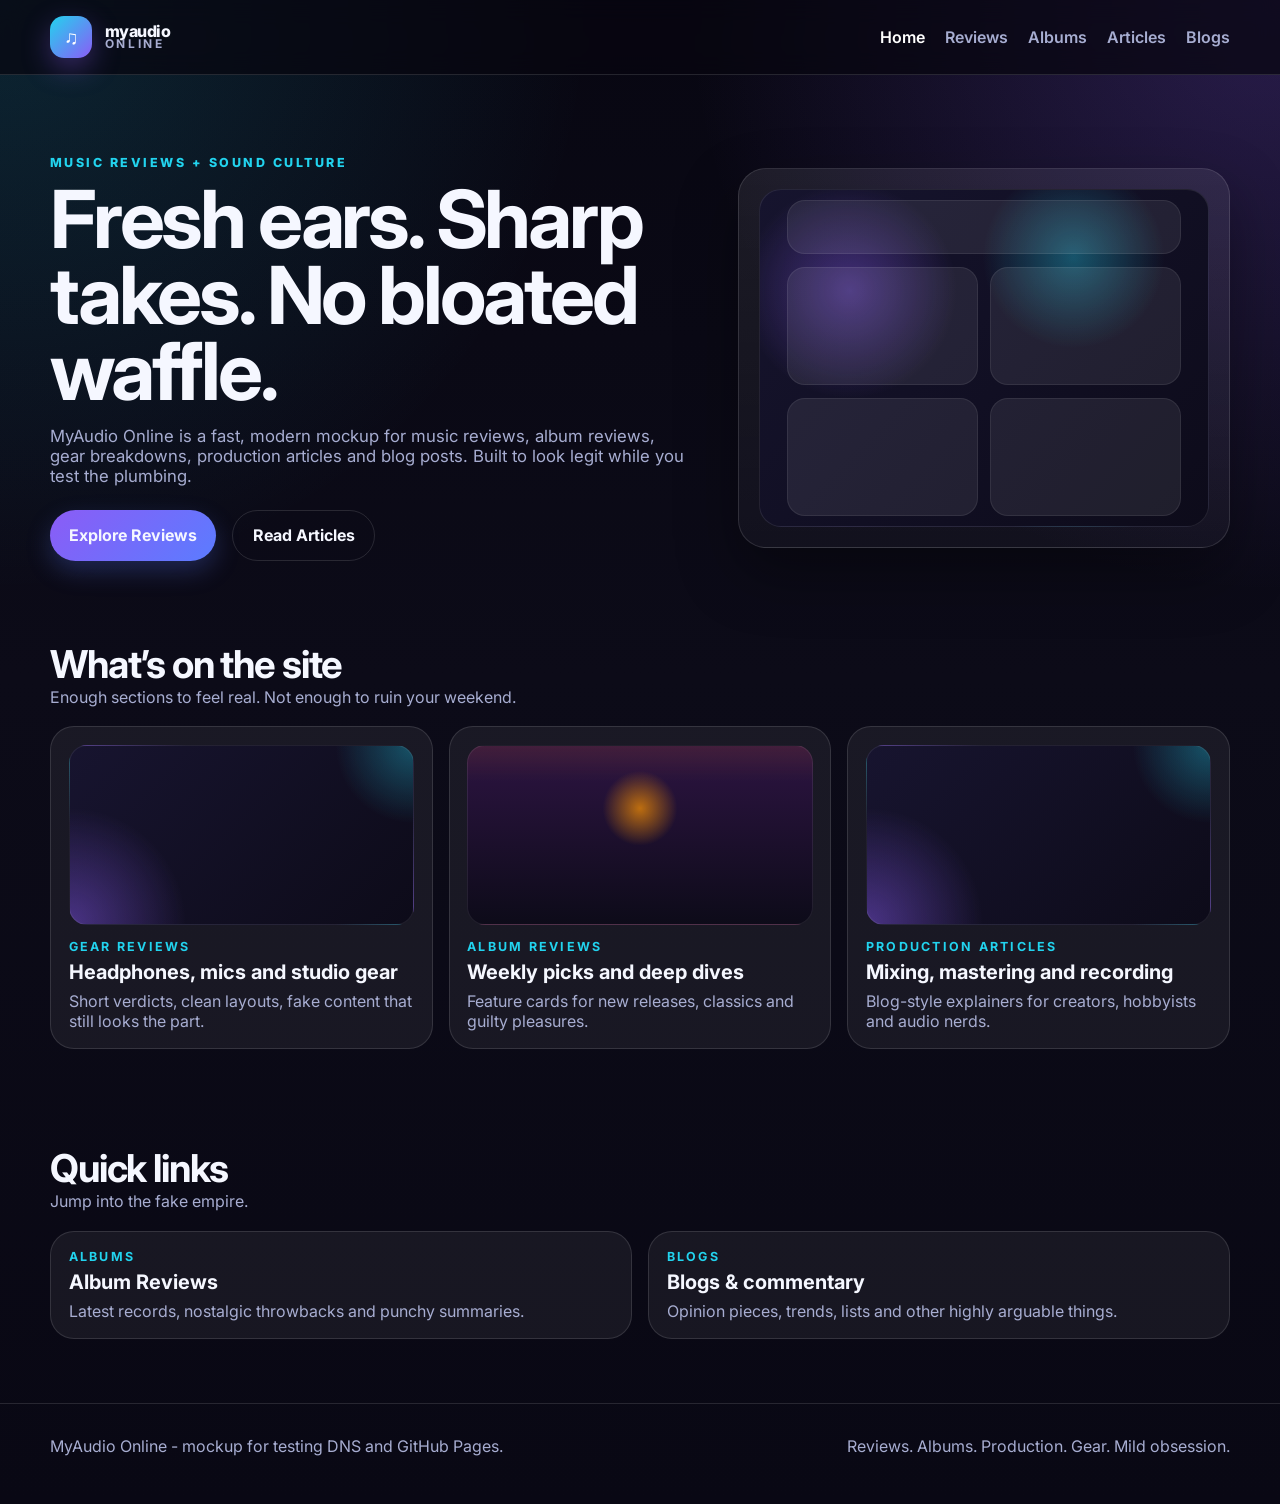
==== index.html @ e6c730af "Add files via upload" ====
<!DOCTYPE html><html lang="en"><head><meta charset="UTF-8"><meta name="viewport" content="width=device-width, initial-scale=1.0"><title>MyAudio Online</title><link rel="preconnect" href="https://fonts.googleapis.com"><link rel="preconnect" href="https://fonts.gstatic.com" crossorigin><link href="https://fonts.googleapis.com/css2?family=Inter:wght@400;500;600;700;800&display=swap" rel="stylesheet"><link rel="stylesheet" href="style.css"></head><body><header><div class="container nav"><a class="logo" href="index.html"><div class="logo-mark">♫</div><div class="logo-text">myaudio<small>ONLINE</small></div></a><nav><ul><li><a class="active" href="index.html">Home</a></li><li><a class="" href="reviews.html">Reviews</a></li><li><a class="" href="album-reviews.html">Albums</a></li><li><a class="" href="articles.html">Articles</a></li><li><a class="" href="blogs.html">Blogs</a></li></ul></nav></div></header>
<section class="hero"><div class="container hero-wrap"><div><div class="kicker">Music reviews + sound culture</div><h1>Fresh ears. Sharp takes. No bloated waffle.</h1><p>MyAudio Online is a fast, modern mockup for music reviews, album reviews, gear breakdowns, production articles and blog posts. Built to look legit while you test the plumbing.</p><div class="hero-actions"><a class="btn" href="reviews.html">Explore Reviews</a><a class="btn secondary" href="articles.html">Read Articles</a></div></div><div class="hero-card"><div class="mock-screen"><div class="mock-grid"><div class="bar"></div><div class="cards"><div class="card"></div><div class="card"></div><div class="card"></div><div class="card"></div></div></div></div></div></div></section>
<section class="section"><div class="container"><div class="section-head"><div><h2>What’s on the site</h2><p>Enough sections to feel real. Not enough to ruin your weekend.</p></div></div><div class="grid-3"><article class="panel"><div class="thumb"></div><div class="meta">Gear reviews</div><h3>Headphones, mics and studio gear</h3><p>Short verdicts, clean layouts, fake content that still looks the part.</p></article><article class="panel"><div class="thumb album"></div><div class="meta">Album reviews</div><h3>Weekly picks and deep dives</h3><p>Feature cards for new releases, classics and guilty pleasures.</p></article><article class="panel"><div class="thumb"></div><div class="meta">Production articles</div><h3>Mixing, mastering and recording</h3><p>Blog-style explainers for creators, hobbyists and audio nerds.</p></article></div></div></section>
<section class="section"><div class="container"><div class="section-head"><div><h2>Quick links</h2><p>Jump into the fake empire.</p></div></div><div class="grid-2"><a class="panel" href="album-reviews.html"><div class="meta">Albums</div><h3>Album Reviews</h3><p>Latest records, nostalgic throwbacks and punchy summaries.</p></a><a class="panel" href="blogs.html"><div class="meta">Blogs</div><h3>Blogs & commentary</h3><p>Opinion pieces, trends, lists and other highly arguable things.</p></a></div></div></section>
<footer><div class="container footer-grid"><div>MyAudio Online - mockup for testing DNS and GitHub Pages.</div><div>Reviews. Albums. Production. Gear. Mild obsession.</div></div></footer></body></html>
---- style.css ----
:root {
  --bg: #090814;
  --bg2: #12122a;
  --panel: rgba(255,255,255,0.06);
  --line: rgba(255,255,255,0.12);
  --text: #f5f7ff;
  --muted: #a7add1;
  --accent: #8b5cf6;
  --accent2: #22d3ee;
}
* { box-sizing: border-box; }
body {
  margin: 0;
  font-family: "Inter", "Trebuchet MS", Arial, sans-serif;
  color: var(--text);
  background:
    radial-gradient(circle at top right, rgba(139,92,246,0.25), transparent 30%),
    radial-gradient(circle at top left, rgba(34,211,238,0.15), transparent 30%),
    linear-gradient(180deg, #080712 0%, #0c0b18 45%, #090814 100%);
}
a { color: inherit; text-decoration: none; }
.container { width: min(1180px, calc(100% - 2rem)); margin: 0 auto; }
header {
  position: sticky; top: 0; z-index: 10;
  backdrop-filter: blur(12px);
  background: rgba(7, 6, 16, 0.72);
  border-bottom: 1px solid var(--line);
}
.nav {
  display: flex; justify-content: space-between; align-items: center;
  padding: 1rem 0;
}
.logo { display: flex; align-items: center; gap: .8rem; font-weight: 800; letter-spacing: -.03em; }
.logo-mark {
  width: 42px; height: 42px; border-radius: 14px;
  background: linear-gradient(135deg, var(--accent2), var(--accent));
  display: grid; place-items: center; color: white; font-size: 1.2rem;
  box-shadow: 0 10px 28px rgba(139,92,246,.35);
}
.logo-text { line-height: .9; }
.logo-text small { display:block; font-size:.75rem; color: var(--muted); font-weight:700; letter-spacing:.22em; }
nav ul { list-style: none; display: flex; gap: 1.25rem; padding: 0; margin: 0; align-items: center; }
nav a { color: var(--muted); font-weight: 600; }
nav a:hover, nav a.active { color: white; }
.btn {
  display: inline-flex; align-items: center; justify-content: center;
  padding: .9rem 1.2rem; border-radius: 999px; font-weight: 700;
  background: linear-gradient(135deg, var(--accent), #5b7cff);
  box-shadow: 0 10px 24px rgba(91,124,255,.25);
}
.btn.secondary { background: transparent; border: 1px solid var(--line); box-shadow: none; }
.hero {
  padding: 5rem 0 3rem;
}
.hero-wrap {
  display: grid; grid-template-columns: 1.2fr .9fr; gap: 2rem; align-items: center;
}
.kicker {
  color: var(--accent2); text-transform: uppercase; letter-spacing: .2em; font-size: .78rem; font-weight: 800;
}
.hero h1 { font-size: clamp(2.4rem, 7vw, 5rem); line-height: .95; letter-spacing: -.04em; margin: .7rem 0 1rem; }
.hero p { color: var(--muted); font-size: 1.05rem; max-width: 58ch; }
.hero-actions { display: flex; gap: 1rem; flex-wrap: wrap; margin-top: 1.5rem; }
.hero-card {
  padding: 1.25rem; border-radius: 28px; border: 1px solid var(--line);
  background: linear-gradient(180deg, rgba(255,255,255,.08), rgba(255,255,255,.03));
  box-shadow: 0 25px 60px rgba(0,0,0,.35);
}
.mock-screen {
  aspect-ratio: 4 / 3; border-radius: 22px; overflow: hidden;
  background:
    radial-gradient(circle at 70% 20%, rgba(34,211,238,.35), transparent 22%),
    radial-gradient(circle at 20% 30%, rgba(139,92,246,.4), transparent 25%),
    linear-gradient(135deg, #16142e 0%, #0d0b1a 100%);
  border: 1px solid rgba(255,255,255,.09);
  display: grid; place-items: center;
}
.mock-grid { width: 88%; display:grid; gap: .8rem; }
.bar, .card { background: rgba(255,255,255,.08); border: 1px solid rgba(255,255,255,.08); border-radius: 18px; }
.bar { height: 54px; }
.cards { display:grid; grid-template-columns: repeat(2, 1fr); gap: .8rem; }
.card { height: 118px; }
.section { padding: 2rem 0 4rem; }
.section-head { display:flex; justify-content: space-between; align-items:flex-end; gap:1rem; margin-bottom:1.2rem; }
.section-head h2 { font-size: clamp(1.6rem, 4vw, 2.4rem); letter-spacing: -.03em; margin: 0; }
.section-head p { color: var(--muted); margin: 0; }
.grid-3 { display:grid; grid-template-columns: repeat(3, 1fr); gap: 1rem; }
.grid-2 { display:grid; grid-template-columns: repeat(2, 1fr); gap: 1rem; }
.panel {
  background: var(--panel); border:1px solid var(--line); border-radius: 24px; padding: 1.1rem;
}
.thumb {
  border-radius: 18px; height: 180px; margin-bottom: .9rem;
  background:
    radial-gradient(circle at top right, rgba(34,211,238,.35), transparent 20%),
    radial-gradient(circle at bottom left, rgba(139,92,246,.45), transparent 30%),
    linear-gradient(135deg, #17142f, #0d0b19);
  border: 1px solid rgba(255,255,255,.08);
}
.thumb.album { background:
    linear-gradient(180deg, rgba(255,123,0,.1), transparent 20%),
    radial-gradient(circle at 50% 35%, rgba(255,149,0,.7), transparent 18%),
    linear-gradient(180deg, #2d1442, #0d0b19);
}
.meta { color: var(--accent2); font-size: .78rem; text-transform: uppercase; letter-spacing: .18em; font-weight: 700; }
.panel h3 { margin: .4rem 0; font-size: 1.25rem; }
.panel p { margin: 0; color: var(--muted); }
footer { border-top: 1px solid var(--line); padding: 2rem 0 3rem; color: var(--muted); }
.footer-grid { display:flex; justify-content: space-between; gap:1rem; flex-wrap:wrap; }
.page-hero { padding: 3rem 0 1rem; }
.list { display:grid; gap: 1rem; }
.list .panel { display:grid; grid-template-columns: 220px 1fr; gap: 1rem; align-items:center; }
.list .thumb { height: 150px; margin: 0; }
@media (max-width: 900px) {
  .hero-wrap, .grid-3, .grid-2, .list .panel { grid-template-columns: 1fr; }
  nav ul { gap: .75rem; flex-wrap: wrap; justify-content: flex-end; }
}
@media (max-width: 640px) {
  .nav { flex-direction: column; align-items: flex-start; gap: 1rem; }
  nav ul { justify-content: flex-start; }
}
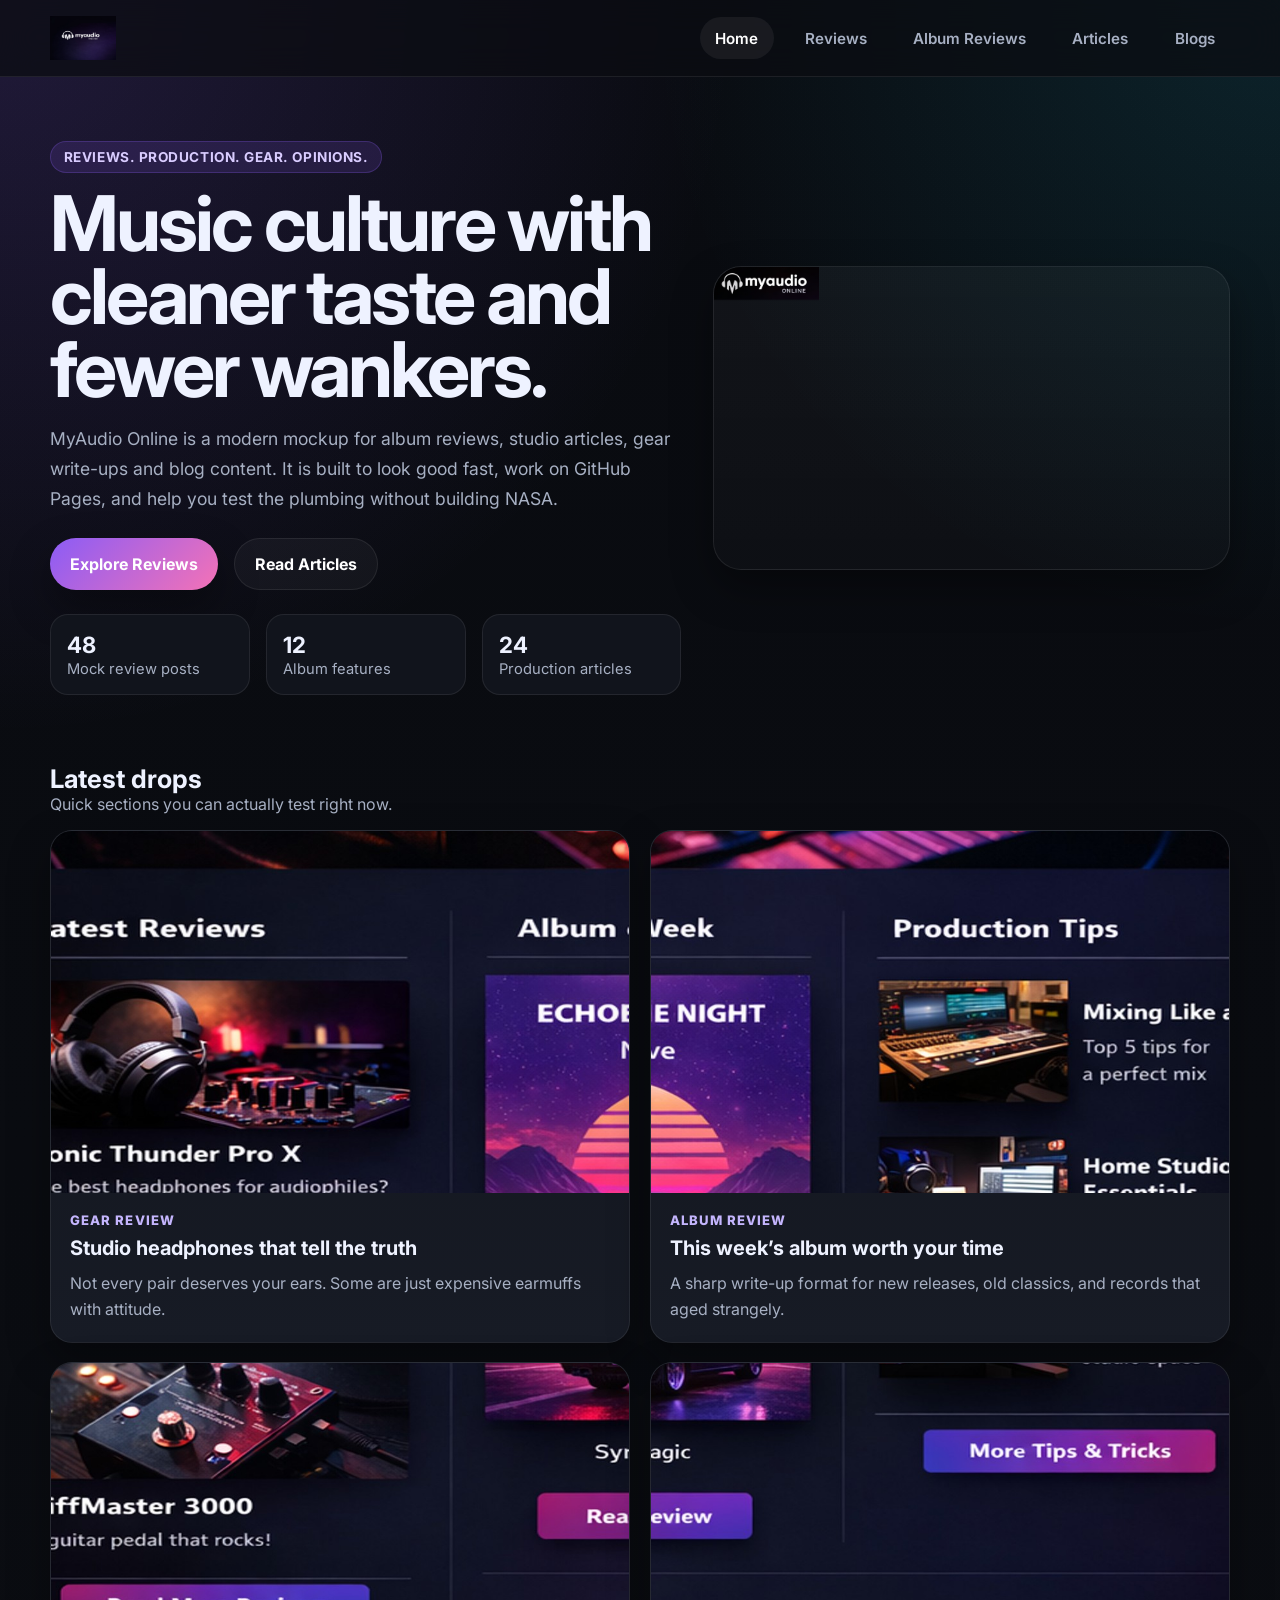
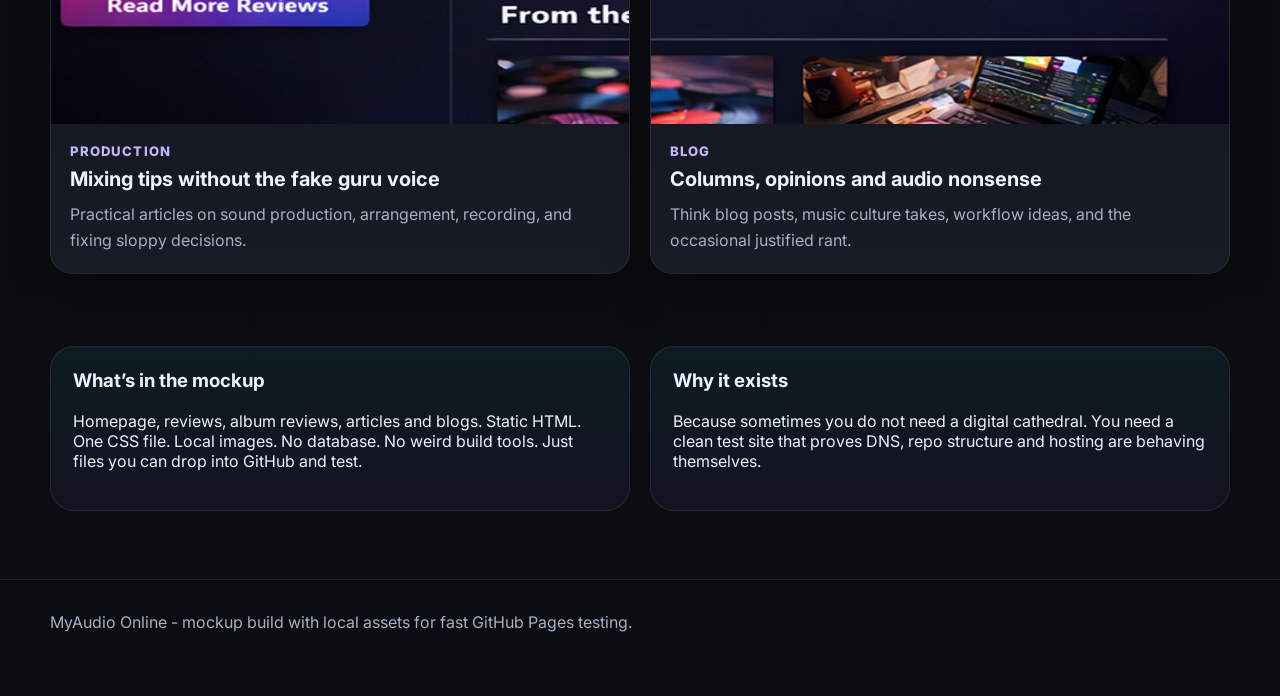
==== commit b018fbbc: "Add files via upload" ====
--- a/index.html
+++ b/index.html
@@ -1,5 +1,109 @@
-<!DOCTYPE html><html lang="en"><head><meta charset="UTF-8"><meta name="viewport" content="width=device-width, initial-scale=1.0"><title>MyAudio Online</title><link rel="preconnect" href="https://fonts.googleapis.com"><link rel="preconnect" href="https://fonts.gstatic.com" crossorigin><link href="https://fonts.googleapis.com/css2?family=Inter:wght@400;500;600;700;800&display=swap" rel="stylesheet"><link rel="stylesheet" href="style.css"></head><body><header><div class="container nav"><a class="logo" href="index.html"><div class="logo-mark">♫</div><div class="logo-text">myaudio<small>ONLINE</small></div></a><nav><ul><li><a class="active" href="index.html">Home</a></li><li><a class="" href="reviews.html">Reviews</a></li><li><a class="" href="album-reviews.html">Albums</a></li><li><a class="" href="articles.html">Articles</a></li><li><a class="" href="blogs.html">Blogs</a></li></ul></nav></div></header>
-<section class="hero"><div class="container hero-wrap"><div><div class="kicker">Music reviews + sound culture</div><h1>Fresh ears. Sharp takes. No bloated waffle.</h1><p>MyAudio Online is a fast, modern mockup for music reviews, album reviews, gear breakdowns, production articles and blog posts. Built to look legit while you test the plumbing.</p><div class="hero-actions"><a class="btn" href="reviews.html">Explore Reviews</a><a class="btn secondary" href="articles.html">Read Articles</a></div></div><div class="hero-card"><div class="mock-screen"><div class="mock-grid"><div class="bar"></div><div class="cards"><div class="card"></div><div class="card"></div><div class="card"></div><div class="card"></div></div></div></div></div></div></section>
-<section class="section"><div class="container"><div class="section-head"><div><h2>What’s on the site</h2><p>Enough sections to feel real. Not enough to ruin your weekend.</p></div></div><div class="grid-3"><article class="panel"><div class="thumb"></div><div class="meta">Gear reviews</div><h3>Headphones, mics and studio gear</h3><p>Short verdicts, clean layouts, fake content that still looks the part.</p></article><article class="panel"><div class="thumb album"></div><div class="meta">Album reviews</div><h3>Weekly picks and deep dives</h3><p>Feature cards for new releases, classics and guilty pleasures.</p></article><article class="panel"><div class="thumb"></div><div class="meta">Production articles</div><h3>Mixing, mastering and recording</h3><p>Blog-style explainers for creators, hobbyists and audio nerds.</p></article></div></div></section>
-<section class="section"><div class="container"><div class="section-head"><div><h2>Quick links</h2><p>Jump into the fake empire.</p></div></div><div class="grid-2"><a class="panel" href="album-reviews.html"><div class="meta">Albums</div><h3>Album Reviews</h3><p>Latest records, nostalgic throwbacks and punchy summaries.</p></a><a class="panel" href="blogs.html"><div class="meta">Blogs</div><h3>Blogs & commentary</h3><p>Opinion pieces, trends, lists and other highly arguable things.</p></a></div></div></section>
-<footer><div class="container footer-grid"><div>MyAudio Online - mockup for testing DNS and GitHub Pages.</div><div>Reviews. Albums. Production. Gear. Mild obsession.</div></div></footer></body></html>+<!doctype html>
+<html lang="en">
+<head>
+  <meta charset="utf-8">
+  <meta name="viewport" content="width=device-width, initial-scale=1">
+  <title>MyAudio Online</title>
+  <link rel="stylesheet" href="style.css">
+</head>
+<body>
+<header class="site-header">
+  <div class="container nav-wrap">
+    <a class="brand" href="index.html"><img src="assets/myaudio-logo.png" alt="MyAudio Online logo"></a>
+    <nav class="nav">
+      <a class="active" href="index.html">Home</a>
+      <a href="reviews.html">Reviews</a>
+      <a href="album-reviews.html">Album Reviews</a>
+      <a href="articles.html">Articles</a>
+      <a href="blogs.html">Blogs</a>
+    </nav>
+  </div>
+</header>
+
+<main>
+  <section class="hero">
+    <div class="container hero-grid">
+      <div>
+        <span class="kicker">REVIEWS. PRODUCTION. GEAR. OPINIONS.</span>
+        <h1>Music culture with cleaner taste and fewer wankers.</h1>
+        <p class="lead">MyAudio Online is a modern mockup for album reviews, studio articles, gear write-ups and blog content. It is built to look good fast, work on GitHub Pages, and help you test the plumbing without building NASA.</p>
+        <div class="hero-actions">
+          <a class="btn" href="reviews.html">Explore Reviews</a>
+          <a class="btn ghost" href="articles.html">Read Articles</a>
+        </div>
+        <div class="stats">
+          <div class="stat"><strong>48</strong><span>Mock review posts</span></div>
+          <div class="stat"><strong>12</strong><span>Album features</span></div>
+          <div class="stat"><strong>24</strong><span>Production articles</span></div>
+        </div>
+      </div>
+      <div class="hero-card">
+        <img src="assets/hero-mockup.png" alt="Homepage mockup">
+      </div>
+    </div>
+  </section>
+
+  <section class="section">
+    <div class="container">
+      <div class="section-head">
+        <div>
+          <h2>Latest drops</h2>
+          <p>Quick sections you can actually test right now.</p>
+        </div>
+      </div>
+      <div class="grid cards">
+        <article class="card">
+          <div class="card-media"><img src="assets/review-headphones.jpg" alt=""></div>
+          <div class="card-body">
+            <div class="eyebrow">Gear Review</div>
+            <h3>Studio headphones that tell the truth</h3>
+            <p>Not every pair deserves your ears. Some are just expensive earmuffs with attitude.</p>
+          </div>
+        </article>
+        <article class="card">
+          <div class="card-media"><img src="assets/album-week.jpg" alt=""></div>
+          <div class="card-body">
+            <div class="eyebrow">Album Review</div>
+            <h3>This week’s album worth your time</h3>
+            <p>A sharp write-up format for new releases, old classics, and records that aged strangely.</p>
+          </div>
+        </article>
+        <article class="card">
+          <div class="card-media"><img src="assets/tip-mixing.jpg" alt=""></div>
+          <div class="card-body">
+            <div class="eyebrow">Production</div>
+            <h3>Mixing tips without the fake guru voice</h3>
+            <p>Practical articles on sound production, arrangement, recording, and fixing sloppy decisions.</p>
+          </div>
+        </article>
+        <article class="card">
+          <div class="card-media"><img src="assets/blog-vinyl.jpg" alt=""></div>
+          <div class="card-body">
+            <div class="eyebrow">Blog</div>
+            <h3>Columns, opinions and audio nonsense</h3>
+            <p>Think blog posts, music culture takes, workflow ideas, and the occasional justified rant.</p>
+          </div>
+        </article>
+      </div>
+    </div>
+  </section>
+
+  <section class="section">
+    <div class="container split">
+      <div class="feature">
+        <h3>What’s in the mockup</h3>
+        <p>Homepage, reviews, album reviews, articles and blogs. Static HTML. One CSS file. Local images. No database. No weird build tools. Just files you can drop into GitHub and test.</p>
+      </div>
+      <div class="feature">
+        <h3>Why it exists</h3>
+        <p>Because sometimes you do not need a digital cathedral. You need a clean test site that proves DNS, repo structure and hosting are behaving themselves.</p>
+      </div>
+    </div>
+  </section>
+</main>
+
+<footer class="footer">
+  <div class="container">MyAudio Online - mockup build with local assets for fast GitHub Pages testing.</div>
+</footer>
+</body>
+</html>
--- a/style.css
+++ b/style.css
@@ -1,121 +1,118 @@
-:root {
-  --bg: #090814;
-  --bg2: #12122a;
-  --panel: rgba(255,255,255,0.06);
-  --line: rgba(255,255,255,0.12);
-  --text: #f5f7ff;
-  --muted: #a7add1;
-  --accent: #8b5cf6;
-  --accent2: #22d3ee;
+
+@import url('https://fonts.googleapis.com/css2?family=Inter:wght@400;500;600;700;800&display=swap');
+
+:root{
+  --bg:#0b0d12;
+  --panel:#11141c;
+  --panel-2:#171b25;
+  --text:#eef2ff;
+  --muted:#a7b0c3;
+  --line:rgba(255,255,255,.08);
+  --accent:#8b5cf6;
+  --accent-2:#22d3ee;
+  --accent-3:#f472b6;
+  --shadow:0 18px 40px rgba(0,0,0,.35);
+  --radius:22px;
+  --max:1180px;
 }
-* { box-sizing: border-box; }
-body {
-  margin: 0;
-  font-family: "Inter", "Trebuchet MS", Arial, sans-serif;
-  color: var(--text);
+
+*{box-sizing:border-box}
+html{scroll-behavior:smooth}
+body{
+  margin:0;
+  font-family:'Inter', 'Trebuchet MS', 'Segoe UI', Arial, sans-serif;
   background:
-    radial-gradient(circle at top right, rgba(139,92,246,0.25), transparent 30%),
-    radial-gradient(circle at top left, rgba(34,211,238,0.15), transparent 30%),
-    linear-gradient(180deg, #080712 0%, #0c0b18 45%, #090814 100%);
+    radial-gradient(circle at top left, rgba(139,92,246,.18), transparent 28%),
+    radial-gradient(circle at top right, rgba(34,211,238,.12), transparent 24%),
+    linear-gradient(180deg, #090b10 0%, #0b0d12 100%);
+  color:var(--text);
 }
-a { color: inherit; text-decoration: none; }
-.container { width: min(1180px, calc(100% - 2rem)); margin: 0 auto; }
-header {
-  position: sticky; top: 0; z-index: 10;
-  backdrop-filter: blur(12px);
-  background: rgba(7, 6, 16, 0.72);
-  border-bottom: 1px solid var(--line);
+a{color:inherit;text-decoration:none}
+img{max-width:100%;display:block}
+.container{width:min(calc(100% - 2rem), var(--max)); margin:0 auto}
+.site-header{
+  position:sticky; top:0; z-index:20;
+  backdrop-filter: blur(16px);
+  background:rgba(11,13,18,.74);
+  border-bottom:1px solid var(--line);
 }
-.nav {
-  display: flex; justify-content: space-between; align-items: center;
-  padding: 1rem 0;
+.nav-wrap{display:flex; align-items:center; justify-content:space-between; gap:1rem; padding:1rem 0}
+.brand img{height:44px; width:auto}
+.nav{display:flex; gap:1rem; flex-wrap:wrap; align-items:center}
+.nav a{
+  color:var(--muted); padding:.7rem .95rem; border-radius:999px; font-weight:600; font-size:.95rem;
 }
-.logo { display: flex; align-items: center; gap: .8rem; font-weight: 800; letter-spacing: -.03em; }
-.logo-mark {
-  width: 42px; height: 42px; border-radius: 14px;
-  background: linear-gradient(135deg, var(--accent2), var(--accent));
-  display: grid; place-items: center; color: white; font-size: 1.2rem;
-  box-shadow: 0 10px 28px rgba(139,92,246,.35);
+.nav a:hover,.nav a.active{background:rgba(255,255,255,.06); color:#fff}
+.btn{
+  display:inline-flex; align-items:center; justify-content:center; gap:.5rem;
+  padding:.95rem 1.25rem; border-radius:999px; font-weight:700;
+  background:linear-gradient(135deg,var(--accent),var(--accent-3)); color:white;
+  box-shadow:var(--shadow)
 }
-.logo-text { line-height: .9; }
-.logo-text small { display:block; font-size:.75rem; color: var(--muted); font-weight:700; letter-spacing:.22em; }
-nav ul { list-style: none; display: flex; gap: 1.25rem; padding: 0; margin: 0; align-items: center; }
-nav a { color: var(--muted); font-weight: 600; }
-nav a:hover, nav a.active { color: white; }
-.btn {
-  display: inline-flex; align-items: center; justify-content: center;
-  padding: .9rem 1.2rem; border-radius: 999px; font-weight: 700;
-  background: linear-gradient(135deg, var(--accent), #5b7cff);
-  box-shadow: 0 10px 24px rgba(91,124,255,.25);
+.btn.ghost{
+  background:rgba(255,255,255,.04); color:#fff; border:1px solid var(--line); box-shadow:none
 }
-.btn.secondary { background: transparent; border: 1px solid var(--line); box-shadow: none; }
-.hero {
-  padding: 5rem 0 3rem;
+.hero{padding:4rem 0 2rem}
+.hero-grid{
+  display:grid; grid-template-columns:1.1fr .9fr; gap:2rem; align-items:center
 }
-.hero-wrap {
-  display: grid; grid-template-columns: 1.2fr .9fr; gap: 2rem; align-items: center;
+.kicker{
+  display:inline-block; padding:.45rem .8rem; border-radius:999px; background:rgba(139,92,246,.14);
+  border:1px solid rgba(139,92,246,.25); color:#d9ccff; font-size:.85rem; font-weight:700; letter-spacing:.04em;
 }
-.kicker {
-  color: var(--accent2); text-transform: uppercase; letter-spacing: .2em; font-size: .78rem; font-weight: 800;
+h1{font-size:clamp(2.6rem, 6vw, 5rem); line-height:.95; margin:.9rem 0 1rem; letter-spacing:-.04em}
+.lead{font-size:1.1rem; color:var(--muted); max-width:58ch; line-height:1.7}
+.hero-actions{display:flex; gap:1rem; flex-wrap:wrap; margin-top:1.5rem}
+.hero-card{
+  background:linear-gradient(180deg, rgba(255,255,255,.04), rgba(255,255,255,.02));
+  border:1px solid var(--line); border-radius:28px; overflow:hidden; box-shadow:var(--shadow);
 }
-.hero h1 { font-size: clamp(2.4rem, 7vw, 5rem); line-height: .95; letter-spacing: -.04em; margin: .7rem 0 1rem; }
-.hero p { color: var(--muted); font-size: 1.05rem; max-width: 58ch; }
-.hero-actions { display: flex; gap: 1rem; flex-wrap: wrap; margin-top: 1.5rem; }
-.hero-card {
-  padding: 1.25rem; border-radius: 28px; border: 1px solid var(--line);
-  background: linear-gradient(180deg, rgba(255,255,255,.08), rgba(255,255,255,.03));
-  box-shadow: 0 25px 60px rgba(0,0,0,.35);
+.hero-card img{width:100%; height:100%; object-fit:cover}
+.stats{display:grid; grid-template-columns:repeat(3,1fr); gap:1rem; margin-top:1.5rem}
+.stat{
+  background:var(--panel); border:1px solid var(--line); border-radius:18px; padding:1rem;
 }
-.mock-screen {
-  aspect-ratio: 4 / 3; border-radius: 22px; overflow: hidden;
-  background:
-    radial-gradient(circle at 70% 20%, rgba(34,211,238,.35), transparent 22%),
-    radial-gradient(circle at 20% 30%, rgba(139,92,246,.4), transparent 25%),
-    linear-gradient(135deg, #16142e 0%, #0d0b1a 100%);
-  border: 1px solid rgba(255,255,255,.09);
-  display: grid; place-items: center;
+.stat strong{display:block; font-size:1.4rem}
+.stat span{color:var(--muted); font-size:.92rem}
+.section{padding:2.25rem 0}
+.section-head{display:flex; align-items:end; justify-content:space-between; gap:1rem; margin-bottom:1rem}
+.section-head h2{font-size:1.6rem; margin:0}
+.section-head p{margin:0; color:var(--muted)}
+.grid{display:grid; gap:1.2rem}
+.grid.cards{grid-template-columns:repeat(2, minmax(0,1fr))}
+.card{
+  background:linear-gradient(180deg, var(--panel), var(--panel-2));
+  border:1px solid var(--line);
+  border-radius:var(--radius); overflow:hidden; box-shadow:var(--shadow);
 }
-.mock-grid { width: 88%; display:grid; gap: .8rem; }
-.bar, .card { background: rgba(255,255,255,.08); border: 1px solid rgba(255,255,255,.08); border-radius: 18px; }
-.bar { height: 54px; }
-.cards { display:grid; grid-template-columns: repeat(2, 1fr); gap: .8rem; }
-.card { height: 118px; }
-.section { padding: 2rem 0 4rem; }
-.section-head { display:flex; justify-content: space-between; align-items:flex-end; gap:1rem; margin-bottom:1.2rem; }
-.section-head h2 { font-size: clamp(1.6rem, 4vw, 2.4rem); letter-spacing: -.03em; margin: 0; }
-.section-head p { color: var(--muted); margin: 0; }
-.grid-3 { display:grid; grid-template-columns: repeat(3, 1fr); gap: 1rem; }
-.grid-2 { display:grid; grid-template-columns: repeat(2, 1fr); gap: 1rem; }
-.panel {
-  background: var(--panel); border:1px solid var(--line); border-radius: 24px; padding: 1.1rem;
+.card-media{aspect-ratio:16/10; overflow:hidden}
+.card-media img{width:100%; height:100%; object-fit:cover; transition:transform .35s ease}
+.card:hover .card-media img{transform:scale(1.04)}
+.card-body{padding:1.2rem}
+.eyebrow{color:#c4b5fd; font-size:.82rem; font-weight:800; letter-spacing:.08em; text-transform:uppercase}
+.card h3{margin:.5rem 0 .6rem; font-size:1.25rem}
+.card p{margin:0; color:var(--muted); line-height:1.65}
+.split{
+  display:grid; grid-template-columns:1fr 1fr; gap:1.2rem
 }
-.thumb {
-  border-radius: 18px; height: 180px; margin-bottom: .9rem;
-  background:
-    radial-gradient(circle at top right, rgba(34,211,238,.35), transparent 20%),
-    radial-gradient(circle at bottom left, rgba(139,92,246,.45), transparent 30%),
-    linear-gradient(135deg, #17142f, #0d0b19);
-  border: 1px solid rgba(255,255,255,.08);
+.feature{
+  padding:1.4rem; background:linear-gradient(180deg, rgba(34,211,238,.08), rgba(139,92,246,.07));
+  border:1px solid var(--line); border-radius:24px
 }
-.thumb.album { background:
-    linear-gradient(180deg, rgba(255,123,0,.1), transparent 20%),
-    radial-gradient(circle at 50% 35%, rgba(255,149,0,.7), transparent 18%),
-    linear-gradient(180deg, #2d1442, #0d0b19);
+.feature h3{margin-top:0}
+.footer{
+  margin-top:2rem; padding:2rem 0 4rem; border-top:1px solid var(--line); color:var(--muted)
 }
-.meta { color: var(--accent2); font-size: .78rem; text-transform: uppercase; letter-spacing: .18em; font-weight: 700; }
-.panel h3 { margin: .4rem 0; font-size: 1.25rem; }
-.panel p { margin: 0; color: var(--muted); }
-footer { border-top: 1px solid var(--line); padding: 2rem 0 3rem; color: var(--muted); }
-.footer-grid { display:flex; justify-content: space-between; gap:1rem; flex-wrap:wrap; }
-.page-hero { padding: 3rem 0 1rem; }
-.list { display:grid; gap: 1rem; }
-.list .panel { display:grid; grid-template-columns: 220px 1fr; gap: 1rem; align-items:center; }
-.list .thumb { height: 150px; margin: 0; }
-@media (max-width: 900px) {
-  .hero-wrap, .grid-3, .grid-2, .list .panel { grid-template-columns: 1fr; }
-  nav ul { gap: .75rem; flex-wrap: wrap; justify-content: flex-end; }
+.page-hero{padding:3rem 0 1rem}
+.page-hero h1{font-size:clamp(2rem, 5vw, 3.8rem)}
+.page-grid{display:grid; grid-template-columns:repeat(3, minmax(0,1fr)); gap:1.2rem}
+.mini{padding:.9rem 1rem; border:1px solid var(--line); background:rgba(255,255,255,.03); border-radius:18px; color:var(--muted)}
+@media (max-width: 980px){
+  .hero-grid,.split,.page-grid,.grid.cards{grid-template-columns:1fr}
+  .stats{grid-template-columns:1fr 1fr}
 }
-@media (max-width: 640px) {
-  .nav { flex-direction: column; align-items: flex-start; gap: 1rem; }
-  nav ul { justify-content: flex-start; }
+@media (max-width: 680px){
+  .nav-wrap{align-items:flex-start; flex-direction:column}
+  .stats{grid-template-columns:1fr}
+  h1{line-height:1}
 }
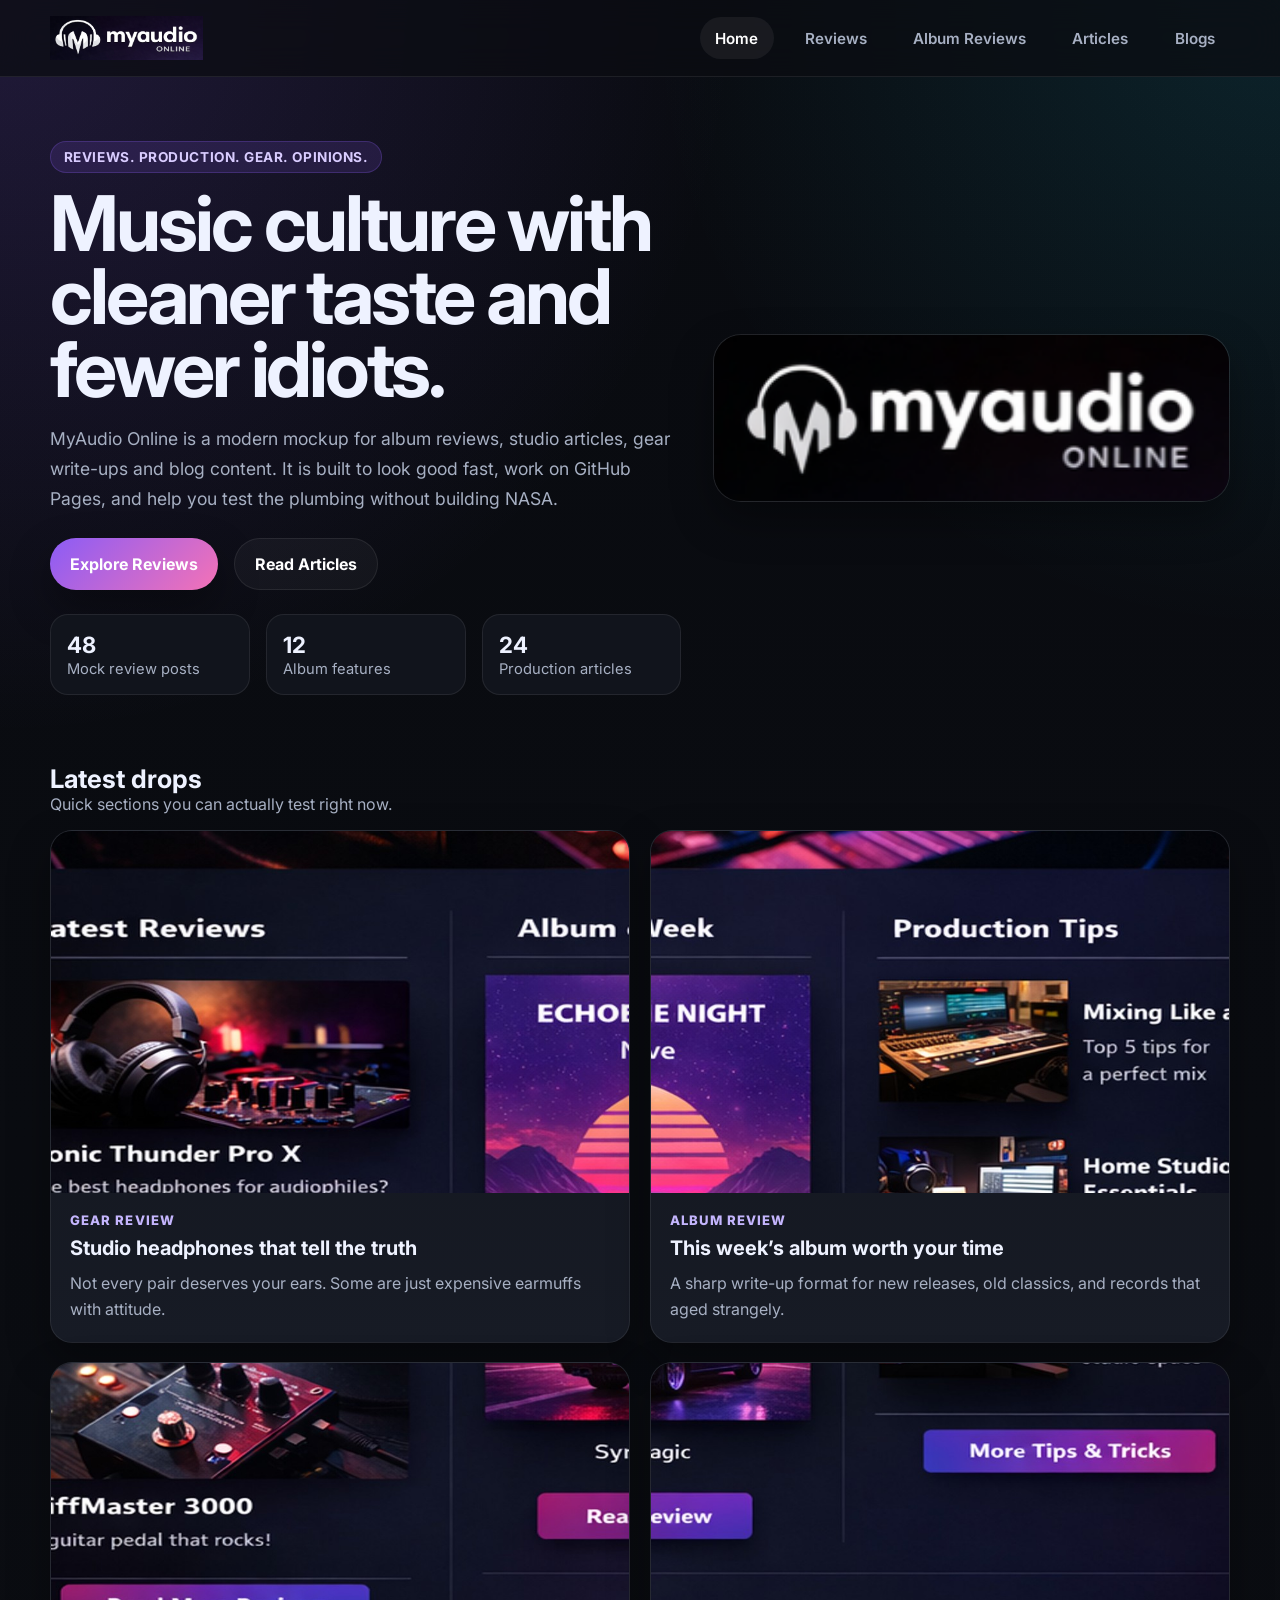
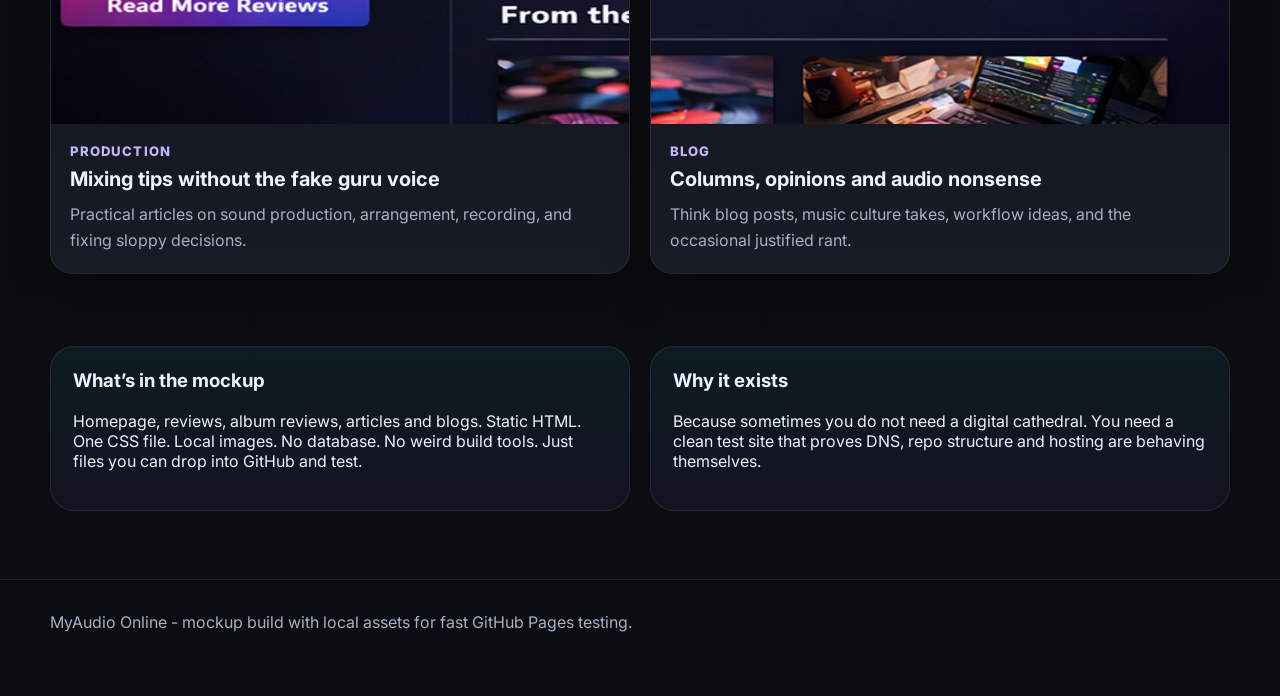
==== commit 00dd48ff: "Initial commit" ====
--- a/index.html
+++ b/index.html
@@ -25,7 +25,7 @@
     <div class="container hero-grid">
       <div>
         <span class="kicker">REVIEWS. PRODUCTION. GEAR. OPINIONS.</span>
-        <h1>Music culture with cleaner taste and fewer wankers.</h1>
+        <h1>Music culture with cleaner taste and fewer idiots.</h1>
         <p class="lead">MyAudio Online is a modern mockup for album reviews, studio articles, gear write-ups and blog content. It is built to look good fast, work on GitHub Pages, and help you test the plumbing without building NASA.</p>
         <div class="hero-actions">
           <a class="btn" href="reviews.html">Explore Reviews</a>
